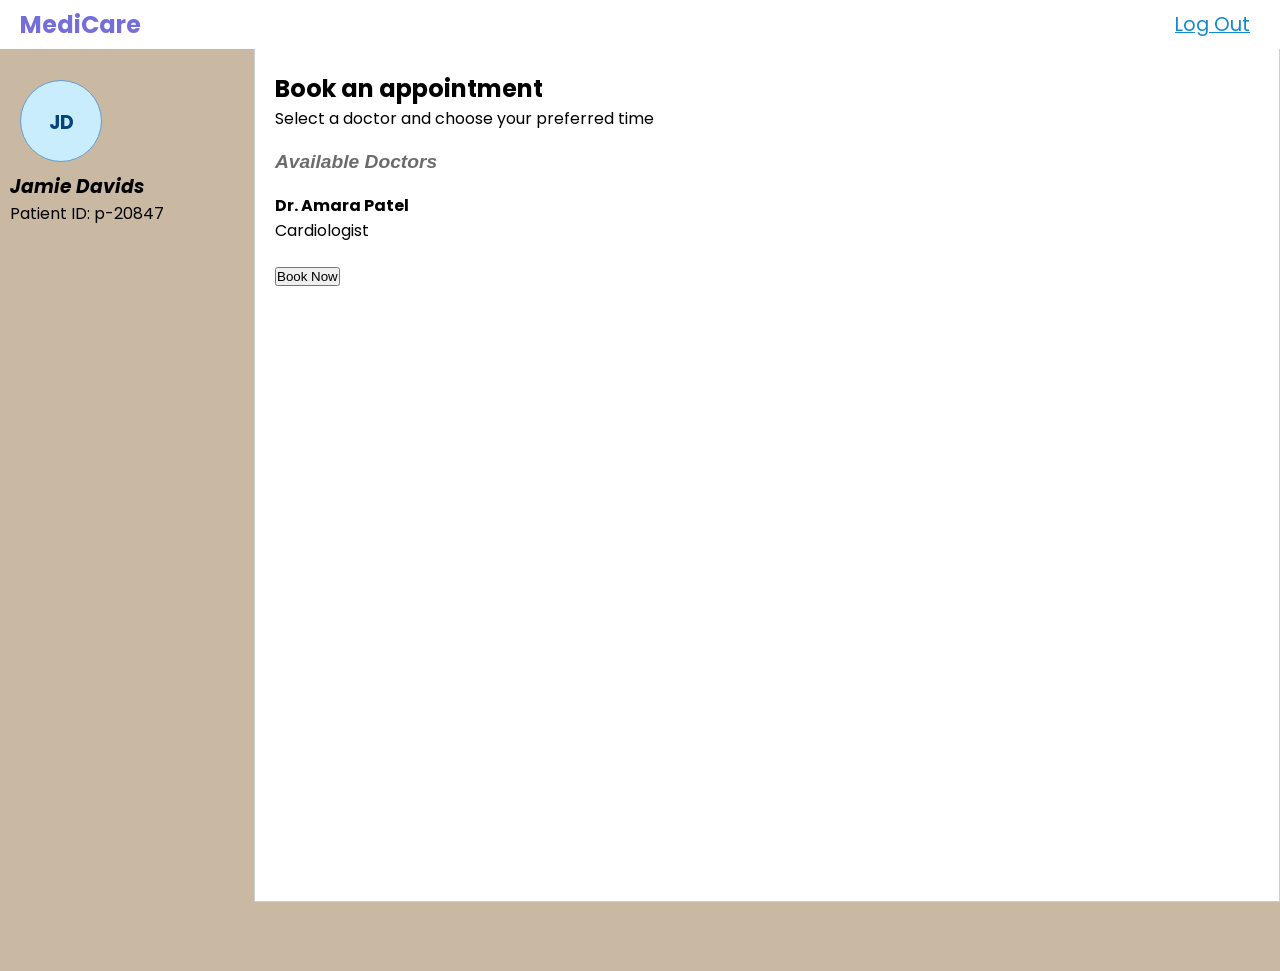
==== view/dashboardAdmin.html @ 84e5e38c "shaddycode commit and push 1" ====
<!DOCTYPE html>
<html lang="en">
<head>
    <meta charset="UTF-8">
    <meta name="viewport" content="width=device-width, initial-scale=1.0">
    <link rel="stylesheet" href="../css/style.css">
    <link rel="stylesheet" href="../css/dashboard.css">
    <title>MediCare | Admin Dashboard</title>
</head>
<body>
    
    <div class="main-container">
        <div class="header">
            <h1>MediCare</h1>

            <ul class="link-lists">
                <li class="links active"><a href="index.html">Log Out</a></li>
            </ul>
        </div>

        <div class="dashboard">
            <div class="dashboard-container">
                <div class="side-panel">
                <div class="avatar-sec">
                    <div class="avatar-icon">
                        <div class="avatar-icon-img">
                           <p>JD</p> 
                        </div>
                        
                    </div>
                    <div class="avatar-name">
                        <h3>Jamie Davids</h3>
                    </div>
                    <div class="avatar-id">
                        <p>Patient ID: p-20847</p>
                    </div>
                </div>
                </div>

                <div class="contents">
                    <div class="contents-container">
                            <h2>Book an appointment</h2>
                            <p>Select a doctor and choose your preferred time</p>
                        <div class="apt-container">
                            <h3>Available Doctors</h3>
                            <div class="apt">
                                <div class="apt-card">
                                    <h4>Dr. Amara Patel</h4>
                                    <p>Cardiologist</p>
                                    <button class="book-btn">Book Now</button>
                                </div>
                            </div>
                        </div>
                    </div>
                </div>
                
            </div>
        </div>

    </div>
</body>
</html>
---- css/style.css ----
@import url(https://fonts.googleapis.com/css?family=Roboto:300,400);
@import url(https://maxcdn.bootstrapcdn.com/font-awesome/4.4.0/css/font-awesome.min.css);
@import url('https://fonts.googleapis.com/css2?family=Poppins:ital,wght@0,100;0,200;0,300;0,400;0,500;0,600;0,700;0,800;0,900;1,100;1,200;1,300;1,400;1,500;1,600;1,700;1,800;1,900&display=swap');
html {
    margin: 0;
    padding: 0;
    font-family: 'Poppins', sans-serif;
}

body {
    margin: 0;
    padding: 0;
    font-size: 1.0rem;
    background: #159ba7;
    background-image: linear-gradient(250deg, #2cb4e5 0%, #128ad0 50%, #1b5793 100%);
}

.header {
    width: 100%;
    background-color: #fff;
    display: flex;
    align-items: center;
    justify-content: space-between;
    top: 0;
    position: relative;
    position: fixed;
    z-index: 100;
}


h1 {
    color: #756dd9;
    font-size: 1.5rem;
    margin-left: 20px;
}

.hero {
    padding: 120px 0 50px;
    color: #fff;
    width: 100%;
    height: 85vh;
    display: flex;
    flex-direction: row;
    align-items: center;
    left: 0;
    position: relative;
    overflow: hidden;
}

.hero-header {
    display: flex;
    flex-direction: column;
    gap: 5px;
    margin: 0 200px;
    width: 40%;
    justify-content: space-around;
    
}

strong {
    color: #8fd85b;
    font-style: italic;
}

span {
    color: #8fd85b;
    font-weight: 700;
}

b {
    color: #8fd85b;
    text-transform: uppercase;
    text-shadow: 1px 1px 2px rgba(0, 0, 0, 0.2);
}


.hero-header h2 {
    font-size: 3.2rem;
}

.hero-header p {
    font-size: 1.2rem;
}



.image {
    width: 100%;
    height: auto;
    display: flex;
    right: 0;
    margin-right: 140px;
    position: absolute;
    justify-content: flex-end;
}

.hero-image {
    width: 520px;
    height: auto;
}

.link-lists {
    display: flex;
    gap: 1rem;
    justify-content: space-around;
    text-align: center;
    margin: 0 20px 0;
}

.link-lists a {
    text-decoration: underline 0 rgba(255, 255, 255, 0);
    transition: text-decoration-color 300ms;
    color: #756dd9;
    padding: 0 10px;
    font-size: 1.2rem;
}


.active a {
    color: #128ad0;
    text-decoration: underline;
}
ul {
    padding: 0;
}

ul li {
    padding: 10px 0;
}

.links {
    list-style-type: none;
}



section {
    padding: 50px 20px;
    background-color: #fff;
}

.cta {
    position: relative;
    display: flex;
    flex-direction: row;
    width: 100%;
    height: auto;
}

.cta-grid {
    display: grid;
    grid-template-columns: repeat(6, 1fr);
    gap : 20px;
    width: 100%;
}

figure.snip1390 {
  font-family: 'Roboto', Arial, sans-serif;
  position: relative;
  overflow: hidden;
  margin: 10px;
  min-width: 230px;
  max-width: 315px;
  width: 100%;
  color: #000000;
  text-align: center;
  font-size: 16px;
  background-color: #ffffff;
  padding: 30px;
  background-image: linear-gradient(-25deg, rgba(0, 0, 0, 0.2) 0%, rgba(255, 255, 255, 0.1) 100%);
  -webkit-box-sizing: border-box;
  box-sizing: border-box;
  transition: all 0.35s ease;
}
figure.snip1390 *,
figure.snip1390 *:before,
figure.snip1390 *:after {
  -webkit-box-sizing: border-box;
  box-sizing: border-box;
  -webkit-transition: all 0.35s ease;
  transition: all 0.35s ease;
}
figure.snip1390 figcaption {
  width: 100%;
}
figure.snip1390 h2,
figure.snip1390 h4,
figure.snip1390 blockquote {
  margin: 0;
}
figure.snip1390 h2,
figure.snip1390 h4 {
  font-weight: 300;
}
figure.snip1390 h2 {
  color: #124e83;
}
figure.snip1390 h4 {
  color: #42b4e9;
}
figure.snip1390 blockquote {
  font-size: 1em;
  padding: 45px 20px 40px 50px;
  margin-top: 30px;
  background-color: #ffffff;
  border-radius: 5px;
  box-shadow: inset -1.4px -1.4px 2px rgba(0, 0, 0, 0.3);
  text-align: left;
  position: relative;
}
figure.snip1390 blockquote:before {
  font-family: 'FontAwesome';
  content: "\201C";
  position: absolute;
  font-size: 70px;
  opacity: 0.25;
  font-style: normal;
  top: 0px;
  left: 20px;
}
figure.snip1390 .profile {
  width: 100px;
  border-radius: 50%;
  display: inline-block;
  box-shadow: 3px 3px 20px rgba(0, 0, 0, 0.4);
  margin-bottom: 10px;
  border: solid 5px #A6A57A;
}

figure.snip1390.hover {
    transform: translateY(-8px);
}



.btn-started {
    border: none;
    text-decoration: none;
    cursor: pointer;
    border-radius: 15px;
    padding: 10px 10px;
    background-color: #9775dd;
    color: #fff;
    box-shadow: 0px 2px 6px -1px rgba(0, 0, 0, 0.13);
    width: 100px;
    transform: all 0.3s linear;
    outline: 0;
}

.btn {
    margin: 20px 20px 50px 20px;
}


.features {
    display: flex;
    flex-direction: column;
    gap: 20px;
    height: auto;
}

.features h2 {
    color: #124e83;
    font-size: 2.5rem;
    text-align: center;
    border: #5594d3 solid 2px;
    width: fit-content;
    margin: 0 auto;
    padding: 10px 20px;
}

.features ul {
    list-style-type: none;
    padding: 0;
}

.features ul li {
    background-color: #f0f0f0;
    padding: 20px;
    border-radius: 10px;
    box-shadow: 0px 2px 6px -1px rgba(0, 0, 0, 0.1);
    gap: 10px;
}

.features ul li p {
    margin: 0;
    color: #333;
    font-size: 1rem;
}


.features-category {
    margin: 15px 0;
}

.features ul li strong {
    color: #8fd85b;
    font-size: 1.2rem;
}

.features ul li strong::after {
    content: '';
    display: block;
    width: 50px;
    height: 2px;
    background-color: #8fd85b;
    margin-top: 5px;
}

.features ul li:hover {
    background-color: #e0e0e0;
    transform: translateY(-3px);
    box-shadow: 0px 4px 12px -1px rgba(0, 0, 0, 0.15);
}

.features ul li:hover strong::after {
    background-color: #8fd85b;
    width: 200px;
    transition: width 0.3s ease;
}

.container{
  max-width: 1170px;
  margin:auto;
}
.row{
  display: flex;
  flex-wrap: wrap;
}
ul{
  list-style: none;
}
.footer{
  background-color: #24262b;
  padding: 70px 0;
}
.footer-col{
   width: 25%;
   padding: 0 15px;
}
.footer-col h4{
  font-size: 18px;
  color: #ffffff;
  text-transform: capitalize;
  margin-bottom: 35px;
  font-weight: 500;
  position: relative;
}
.footer-col h4::before{
  content: '';
  position: absolute;
  left:0;
  bottom: -10px;
  background-color: #e91e63;
  height: 2px;
  box-sizing: border-box;
  width: 50px;
}
.footer-col ul li:not(:last-child){
  margin-bottom: 10px;
}
.footer-col ul li a{
  font-size: 16px;
  text-transform: capitalize;
  color: #ffffff;
  text-decoration: none;
  font-weight: 300;
  color: #bbbbbb;
  display: block;
  transition: all 0.3s ease;
}
.footer-col ul li a:hover{
  color: #ffffff;
  padding-left: 8px;
}
.footer-col .social-links a{
  display: inline-block;
  height: 40px;
  width: 40px;
  background-color: rgba(255,255,255,0.2);
  margin:0 10px 10px 0;
  text-align: center;
  line-height: 40px;
  border-radius: 50%;
  color: #ffffff;
  transition: all 0.5s ease;
}
.footer-col .social-links a:hover{
  color: #24262b;
  background-color: #ffffff;
}




/*
 Hover Effects for all elements
*/
.btn-started:hover {
    box-shadow: 0 2px 6px -1px rgba(182, 157, 230, 0.65);
    transform: translateY(-3px);
}

.btn-started:hover:active {
    transform: scale(0.99);
}



.link-lists a:hover {
    text-decoration-color: #c685e4;
    transition: text-decoration-color all 300ms ease;
}



/*responsive*/
@media(max-width: 767px){
  .footer-col{
    width: 50%;
    margin-bottom: 30px;
}
}
@media(max-width: 574px){
  .footer-col{
    width: 100%;
}
}
---- css/dashboard.css ----
@import url('https://fonts.googleapis.com/css2?family=Poppins:ital,wght@0,100;0,200;0,300;0,400;0,500;0,600;0,700;0,800;0,900;1,100;1,200;1,300;1,400;1,500;1,600;1,700;1,800;1,900&display=swap');

* {
    padding: 0;
    margin: 0;
}

body {
    font-size: 1rem;
    font-family: 'Poppins', sans-serif;
    background-color: rgb(201, 185, 162);
}

.main-container {
    display: flex;
    flex-direction: column;
    height: auto;
    background-color: aliceblue;
    position: relative;
}

.dashboard {
    display: block;
    flex-direction: row;
    left: 0;  
    bottom: 0;
}

.dashboard-container {
    display: flex;
    flex-direction: row;
    width: 100%;
    left: 0;
    top: 0;
    height: 100vh;
    background-color: rgb(201, 185, 162);
    position: absolute;
}

.side-panel {
    display: block;
    width: 20%;
    height: 100%;
    margin-top: 70px;
}

.avatar-sec {
    display: column;
    align-items: center;
    justify-content: center;
    margin-left: 10px;
}

.avatar-icon {
    margin: 10px 10px 0 10px;
    display: flex;
    width: 80px;
    height: 80px;
    border: 1px solid rgb(99, 155, 208);
    border-radius: 50%;
    background-color: rgb(201, 237, 252);
}

.avatar-icon-img {
    font-size: 1.2rem;
    font-weight: bold;
    width: 100%;
    height: 100%;
    margin-left: 10px;
    border-radius: 80px;
    margin-top: 27px;
    margin-right: 10px;
    text-align: center;
    color: rgb(5, 67, 125);
}

.avatar-name {
    display: flex;
    font-style: italic;
    font-weight: normal;
    font-size: 1rem;
    margin-top: 10px;
}

.avatar-id {
    margin-bottom: 30px;
}

.contents {
    display: block;
    width: 80%;
    height: 100%;
    background-color: rgb(255, 255, 255);
    border: 1.8px solid rgb(206, 206, 206);
    position: absolute;
    top: 0;
    right: 0;
    bottom: 0;
}

.contents-container {
    display: block;
    width: 80%;
    height: 100vh;
    margin-top: 70px;
    margin-left: 20px;
    margin-bottom: 10px;
    right: 0;
}

.contents-container p {
    font-family: 'Poppins', sans-serif;
    font-size: 1rem;
    margin-bottom: 20px;
}

.apt-container  h3 {
    font-family: 'Segoe UI', sans-serif;
    font-size: 1.2rem;
    font-style: italic;
    margin-bottom: 20px;
    color: rgb(109, 107, 107);
}

.apt {
    display: grid;
    grid-template-columns: repeat(3, 1fr);
}
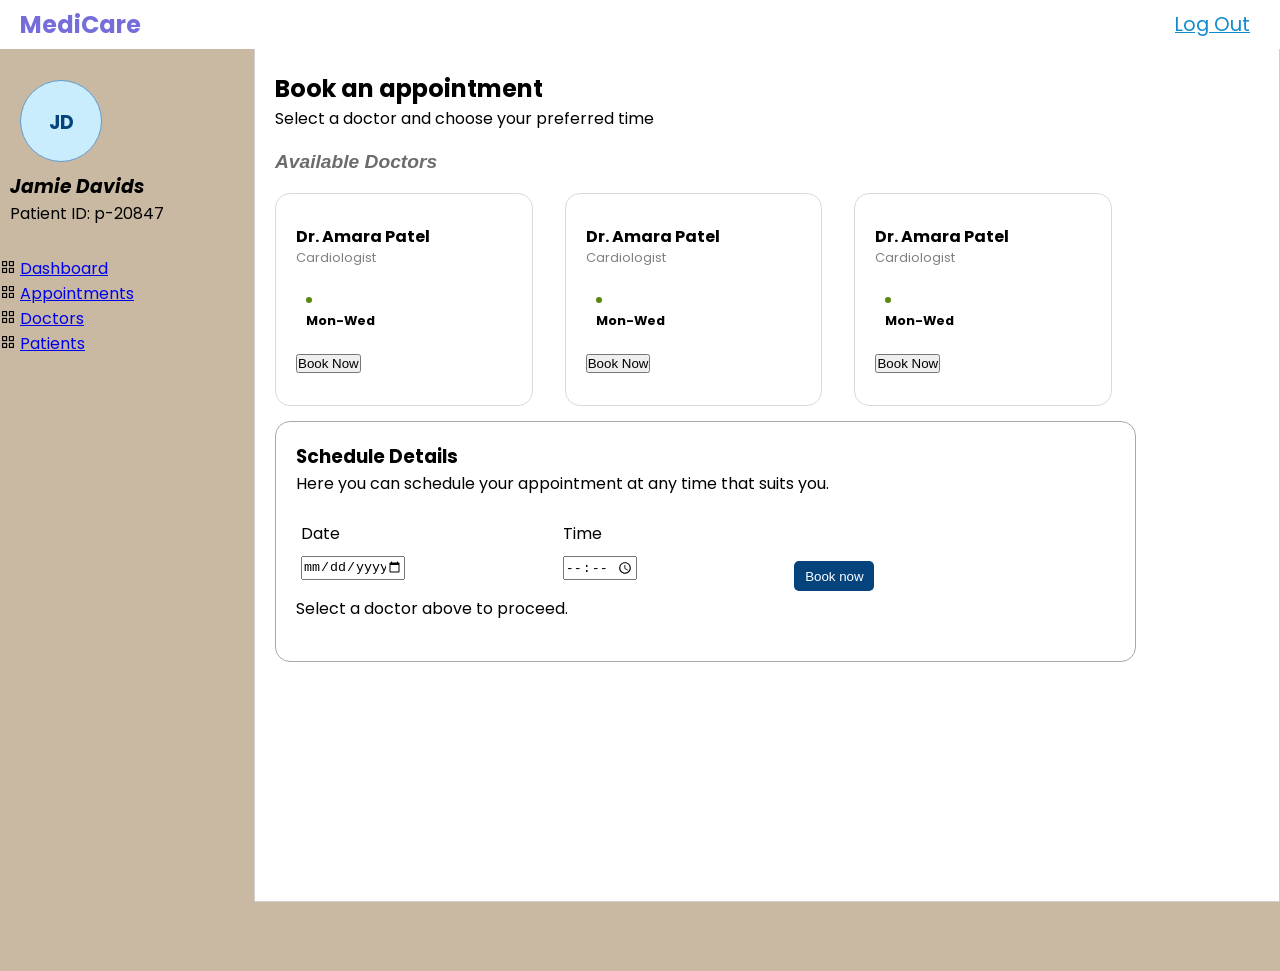
==== commit 61289aa9: "dashboard UI fix" ====
--- a/view/dashboardAdmin.html
+++ b/view/dashboardAdmin.html
@@ -5,6 +5,7 @@
     <meta name="viewport" content="width=device-width, initial-scale=1.0">
     <link rel="stylesheet" href="../css/style.css">
     <link rel="stylesheet" href="../css/dashboard.css">
+    <link href='https://unpkg.com/boxicons@2.1.4/css/boxicons.min.css' rel='stylesheet'>
     <title>MediCare | Admin Dashboard</title>
 </head>
 <body>
@@ -14,7 +15,7 @@
             <h1>MediCare</h1>
 
             <ul class="link-lists">
-                <li class="links active"><a href="index.html">Log Out</a></li>
+                <li class="links active"><a href="/php/logout.php">Log Out</a></li>
             </ul>
         </div>
 
@@ -35,6 +36,28 @@
                         <p>Patient ID: p-20847</p>
                     </div>
                 </div>
+
+
+                <div class="side-links">
+                    <div class="side-link">
+                        <i class='bx bx-grid-alt'></i>
+                        <a href="dashboardAdmin.html">Dashboard</a>
+                    </div>
+
+                    <div class="side-link">
+                        <i class='bx bx-grid-alt'></i>
+                        <a href="dashboardAdmin.html">Appointments</a>
+                    </div>
+
+                    <div class="side-link">
+                        <i class='bx bx-grid-alt'></i>
+                        <a href="dashboardAdmin.html">Doctors</a>
+                    </div>
+
+                    <div class="side-link">
+                        <i class='bx bx-grid-alt'></i>
+                        <a href="dashboardAdmin.html">Patients</a>
+                </div>
                 </div>
 
                 <div class="contents">
@@ -44,12 +67,66 @@
                         <div class="apt-container">
                             <h3>Available Doctors</h3>
                             <div class="apt">
+                                <!-- Doctor Card 1 -->
                                 <div class="apt-card">
                                     <h4>Dr. Amara Patel</h4>
                                     <p>Cardiologist</p>
+                                    <div class="visit-time">
+                                        <li><p class="visit-days">Mon-Wed</p></li>
+                                    </div>
                                     <button class="book-btn">Book Now</button>
                                 </div>
+
+                                <!-- Doctor Card 2 -->
+                                 <div class="apt-card">
+                                    <h4>Dr. Amara Patel</h4>
+                                    <p>Cardiologist</p>
+                                    <div class="visit-time">
+                                        <li><p class="visit-days">Mon-Wed</p></li>
+                                    </div>
+                                    <button class="book-btn">Book Now</button>
+                                </div>
+
+                                    <!-- Doctor Card 3 -->
+                                    <div class="apt-card">
+                                        <h4>Dr. Amara Patel</h4>
+                                        <p>Cardiologist</p>
+                                        <div class="visit-time">
+                                            <li><p class="visit-days">Mon-Wed</p></li>
+                                        </div>
+                                        <button class="book-btn">Book Now</button>
+                                    </div>
+                                </div>
                             </div>
+                            <!-- End of Appointment Container-->
+
+
+
+                            <!-- Begining of Schedule Details-->
+                            <div class="schedule-details">
+                                <h3>Schedule Details</h3>
+                                <p>Here you can schedule your appointment at any time that suits you.</p>
+
+                                <div class="fields">
+                                    <div class="fields-container">
+                                        <Label for="date">Date</Label>
+                                        <input type="date" id="date">
+                                    </div>
+
+                                    <div class="fields-container">
+                                        <Label for="time">Time</Label>
+                                        <input type="time" id="time">
+                                    </div>
+
+                                    <div class="fields-container">
+                                        <button class="book-btn">Book now</button>
+                                    </div>
+                                </div>
+                                <p>Select a doctor above to proceed.</p>
+                            </div>
+                            <!-- End of Schedule Details -->
+
+
                         </div>
                     </div>
                 </div>
--- a/css/dashboard.css
+++ b/css/dashboard.css
@@ -125,4 +125,81 @@
 .apt {
     display: grid;
     grid-template-columns: repeat(3, 1fr);
-}
+    gap: 50px;
+    margin: 15px 0;
+}
+
+.apt-card {
+    display: block;
+    width: 90%;
+    height: auto;
+    padding: 30px 20px;
+    border: 1px solid #d9d9d9;
+    border-radius: 15px;
+
+}
+
+.apt-card p {
+    font-size: 0.8rem;
+    color: grey;
+}
+
+.apt-card li {
+    color: rgb(87, 137, 11);
+    margin: 15px 10px;
+}
+
+.apt-card .visit-days {
+    color: black;
+    font-weight: bold;
+}
+
+.schedule-details {
+    display: block;
+    width: 100%;
+    height: auto;
+    padding: 20px;
+    border: 1px solid #aba8a4;
+    border-radius: 15px;
+}
+
+.fields {
+    padding: 5px;
+    display: flex;
+    flex-direction: row; 
+    width: 70%;
+    height: auto; 
+    justify-content: space-between;
+}
+
+.fields-container {
+    display: flex;
+    flex-direction: column;
+    gap: 10px;
+}
+
+.fields input#date {
+    width: 100px;
+    height: 20px;
+}
+
+
+.fields input#time {
+    width: 70px;
+    height: 20px;
+    margin-bottom: 5px;
+}
+
+.fields-container button.book-btn {
+    width: 80px;
+    height: 30px;
+    background-color: rgb(5, 67, 125);
+    color: white;
+    border: none;
+    border-radius: 5px;
+    cursor: pointer;
+    margin-top: 40px;
+}
+
+
+
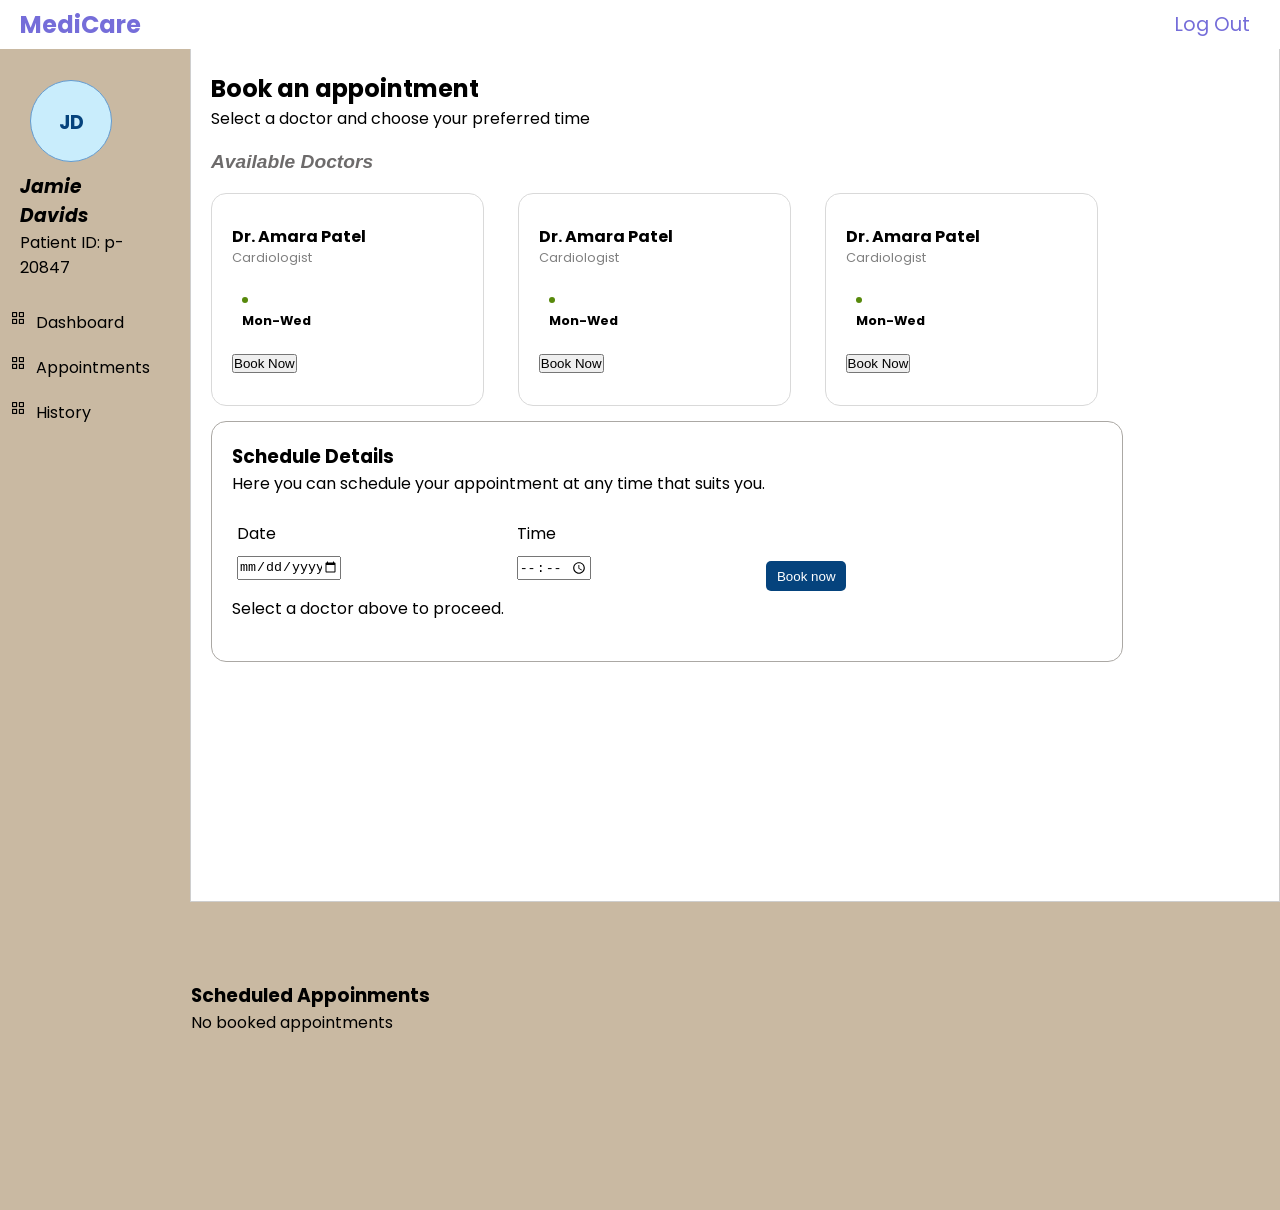
==== commit a3f2bfe6: "shaddycode changes to project 14/05/2026 - windows" ====
--- a/view/dashboardAdmin.html
+++ b/view/dashboardAdmin.html
@@ -15,7 +15,7 @@
             <h1>MediCare</h1>
 
             <ul class="link-lists">
-                <li class="links active"><a href="/php/logout.php">Log Out</a></li>
+                <li class="links"><a href="/php/logout.php">Log Out</a></li>
             </ul>
         </div>
 
@@ -47,17 +47,17 @@
                     <div class="side-link">
                         <i class='bx bx-grid-alt'></i>
                         <a href="dashboardAdmin.html">Appointments</a>
+                            <div class="counter">
+                                <span class="appt-count">0</span>
+                            </div>
                     </div>
 
                     <div class="side-link">
                         <i class='bx bx-grid-alt'></i>
-                        <a href="dashboardAdmin.html">Doctors</a>
+                        <a href="dashboardAdmin.html">History</a>
                     </div>
 
-                    <div class="side-link">
-                        <i class='bx bx-grid-alt'></i>
-                        <a href="dashboardAdmin.html">Patients</a>
-                </div>
+                    
                 </div>
 
                 <div class="contents">
@@ -128,7 +128,16 @@
 
 
                         </div>
+
+                        <div class="Appointments">
+                            <h3>Scheduled Appoinments</h3>
+
+                            <div class="Scheduled-appointments">
+                                <p>No booked appointments</p>
+                            </div>
+                        </div>
                     </div>
+
                 </div>
                 
             </div>
--- a/css/style.css
+++ b/css/style.css
@@ -108,7 +108,7 @@
 }
 
 .link-lists a {
-    text-decoration: underline 0 rgba(255, 255, 255, 0);
+    text-decoration: none;
     transition: text-decoration-color 300ms;
     color: #756dd9;
     padding: 0 10px;
--- a/css/dashboard.css
+++ b/css/dashboard.css
@@ -32,6 +32,7 @@
     width: 100%;
     left: 0;
     top: 0;
+    bottom: 0;
     height: 100vh;
     background-color: rgb(201, 185, 162);
     position: absolute;
@@ -39,9 +40,10 @@
 
 .side-panel {
     display: block;
-    width: 20%;
+    width: 10%;
     height: 100%;
     margin-top: 70px;
+    margin-left: 10px;
 }
 
 .avatar-sec {
@@ -88,8 +90,8 @@
 
 .contents {
     display: block;
-    width: 80%;
-    height: 100%;
+    width: 85%;
+    height: 100vh;
     background-color: rgb(255, 255, 255);
     border: 1.8px solid rgb(206, 206, 206);
     position: absolute;
@@ -101,7 +103,7 @@
 .contents-container {
     display: block;
     width: 80%;
-    height: 100vh;
+    height: 100%;
     margin-top: 70px;
     margin-left: 20px;
     margin-bottom: 10px;
@@ -201,5 +203,34 @@
     margin-top: 40px;
 }
 
-
-
+.side-links {
+    display: flex;
+    flex-direction: column;
+    gap: 20px;
+    width: 100%;
+    height: 100vh;
+}
+
+.side-link {
+    display: flex;
+    height: auto;
+    width: 100%;
+    gap: 10px;
+}
+
+.side-link a {
+    text-decoration: none;
+    color: black;
+}
+
+.counter {
+    width: 50px;
+    height: 20px;
+    border-radius: 15px;
+    background-color: rgb(48, 120, 144);
+    margin-left: 50%;
+}
+.side-link .appt-count {
+    color: #fff;
+    font-weight: normal;
+}
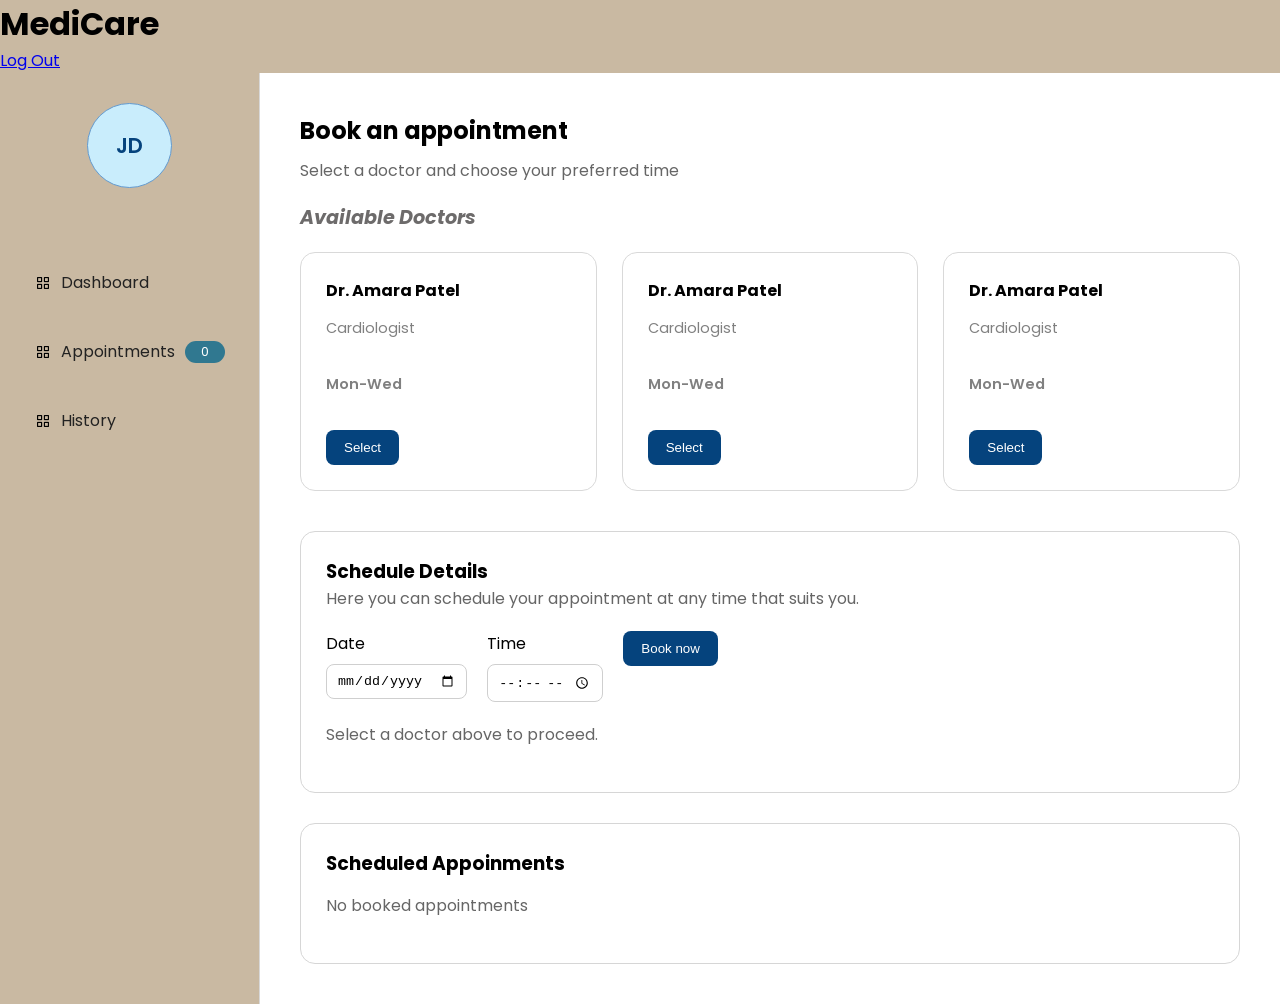
==== commit 96269a20: "push Updated UI fixes and api added" ====
--- a/view/dashboardAdmin.html
+++ b/view/dashboardAdmin.html
@@ -3,7 +3,6 @@
 <head>
     <meta charset="UTF-8">
     <meta name="viewport" content="width=device-width, initial-scale=1.0">
-    <link rel="stylesheet" href="../css/style.css">
     <link rel="stylesheet" href="../css/dashboard.css">
     <link href='https://unpkg.com/boxicons@2.1.4/css/boxicons.min.css' rel='stylesheet'>
     <title>MediCare | Admin Dashboard</title>
@@ -15,7 +14,7 @@
             <h1>MediCare</h1>
 
             <ul class="link-lists">
-                <li class="links"><a href="/php/logout.php">Log Out</a></li>
+                <a class="links" id="logoutbtn" href="../php/logout.php">Log Out</a>
             </ul>
         </div>
 
@@ -30,10 +29,10 @@
                         
                     </div>
                     <div class="avatar-name">
-                        <h3>Jamie Davids</h3>
+                        <h3 id="user_name"></h3>
                     </div>
                     <div class="avatar-id">
-                        <p>Patient ID: p-20847</p>
+                        <p id="patient_id"></p>
                     </div>
                 </div>
 
@@ -55,11 +54,12 @@
                     <div class="side-link">
                         <i class='bx bx-grid-alt'></i>
                         <a href="dashboardAdmin.html">History</a>
-                    </div>
-
-                    
+                    </div> 
+                </div>
                 </div>
 
+
+                <!--- Contents Panel-->
                 <div class="contents">
                     <div class="contents-container">
                             <h2>Book an appointment</h2>
@@ -72,9 +72,9 @@
                                     <h4>Dr. Amara Patel</h4>
                                     <p>Cardiologist</p>
                                     <div class="visit-time">
-                                        <li><p class="visit-days">Mon-Wed</p></li>
+                                        <p class="visit-days">Mon-Wed</p>
                                     </div>
-                                    <button class="book-btn">Book Now</button>
+                                    <button class="book-btn">Select</button>
                                 </div>
 
                                 <!-- Doctor Card 2 -->
@@ -82,9 +82,9 @@
                                     <h4>Dr. Amara Patel</h4>
                                     <p>Cardiologist</p>
                                     <div class="visit-time">
-                                        <li><p class="visit-days">Mon-Wed</p></li>
+                                        <p class="visit-days">Mon-Wed</p>
                                     </div>
-                                    <button class="book-btn">Book Now</button>
+                                    <button class="book-btn">Select</button>
                                 </div>
 
                                     <!-- Doctor Card 3 -->
@@ -92,9 +92,9 @@
                                         <h4>Dr. Amara Patel</h4>
                                         <p>Cardiologist</p>
                                         <div class="visit-time">
-                                            <li><p class="visit-days">Mon-Wed</p></li>
+                                            <p class="visit-days">Mon-Wed</p>
                                         </div>
-                                        <button class="book-btn">Book Now</button>
+                                        <button class="book-btn">Select</button>
                                     </div>
                                 </div>
                             </div>
@@ -109,12 +109,12 @@
 
                                 <div class="fields">
                                     <div class="fields-container">
-                                        <Label for="date">Date</Label>
+                                        <label for="date">Date</label>
                                         <input type="date" id="date">
                                     </div>
 
                                     <div class="fields-container">
-                                        <Label for="time">Time</Label>
+                                        <label for="time">Time</label>
                                         <input type="time" id="time">
                                     </div>
 
@@ -126,23 +126,24 @@
                             </div>
                             <!-- End of Schedule Details -->
 
+                            <div class="appointments">
+                                <h3>Scheduled Appoinments</h3>
 
-                        </div>
-
-                        <div class="Appointments">
-                            <h3>Scheduled Appoinments</h3>
-
-                            <div class="Scheduled-appointments">
+                            <div class="scheduled-appointments">
                                 <p>No booked appointments</p>
                             </div>
                         </div>
+                        </div>
+
+                        
                     </div>
 
-                </div>
                 
             </div>
         </div>
 
     </div>
+
+    <script src="../js/script.js"></script>
 </body>
 </html>
--- a/css/dashboard.css
+++ b/css/dashboard.css
@@ -1,123 +1,151 @@
-@import url('https://fonts.googleapis.com/css2?family=Poppins:ital,wght@0,100;0,200;0,300;0,400;0,500;0,600;0,700;0,800;0,900;1,100;1,200;1,300;1,400;1,500;1,600;1,700;1,800;1,900&display=swap');
+@import url('https://fonts.googleapis.com/css2?family=Poppins:wght@300;400;500;600;700&display=swap');
 
 * {
     padding: 0;
     margin: 0;
-}
-
+    box-sizing: border-box;
+}
+
+html,
 body {
+    min-height: 100%;
     font-size: 1rem;
     font-family: 'Poppins', sans-serif;
     background-color: rgb(201, 185, 162);
 }
 
+/* Main Layout */
+
 .main-container {
-    display: flex;
-    flex-direction: column;
-    height: auto;
-    background-color: aliceblue;
-    position: relative;
-}
-
-.dashboard {
-    display: block;
-    flex-direction: row;
-    left: 0;  
-    bottom: 0;
+    min-height: 100vh;
 }
 
 .dashboard-container {
     display: flex;
-    flex-direction: row;
-    width: 100%;
-    left: 0;
-    top: 0;
-    bottom: 0;
-    height: 100vh;
+    width: 100%;
+    min-height: 100vh;
+    background-color: #fff;
+}
+
+/* Sidebar */
+
+.side-panel {
+    width: 260px;
+    min-height: 100vh;
     background-color: rgb(201, 185, 162);
-    position: absolute;
-}
-
-.side-panel {
-    display: block;
-    width: 10%;
-    height: 100%;
-    margin-top: 70px;
-    margin-left: 10px;
-}
+    padding: 30px 20px;
+    border-right: 1px solid #d8d8d8;
+}
+
+/* Avatar */
 
 .avatar-sec {
-    display: column;
+    display: flex;
+    flex-direction: column;
+    align-items: center;
+    margin-bottom: 50px;
+}
+
+.avatar-icon {
+    display: flex;
     align-items: center;
     justify-content: center;
-    margin-left: 10px;
-}
-
-.avatar-icon {
-    margin: 10px 10px 0 10px;
-    display: flex;
-    width: 80px;
-    height: 80px;
-    border: 1px solid rgb(99, 155, 208);
+    width: 85px;
+    height: 85px;
     border-radius: 50%;
     background-color: rgb(201, 237, 252);
+    border: 1px solid rgb(99, 155, 208);
 }
 
 .avatar-icon-img {
-    font-size: 1.2rem;
-    font-weight: bold;
-    width: 100%;
-    height: 100%;
-    margin-left: 10px;
-    border-radius: 80px;
-    margin-top: 27px;
-    margin-right: 10px;
+    font-size: 1.3rem;
+    font-weight: 600;
+    color: rgb(5, 67, 125);
+}
+
+.avatar-name {
+    margin-top: 15px;
     text-align: center;
-    color: rgb(5, 67, 125);
-}
-
-.avatar-name {
-    display: flex;
-    font-style: italic;
-    font-weight: normal;
-    font-size: 1rem;
-    margin-top: 10px;
 }
 
 .avatar-id {
-    margin-bottom: 30px;
-}
+    margin-top: 5px;
+    color: grey;
+    font-size: 0.9rem;
+}
+
+/* Side Navigation */
+
+.side-links {
+    display: flex;
+    flex-direction: column;
+    gap: 20px;
+}
+
+.side-link {
+    display: flex;
+    align-items: center;
+    justify-content: space-between;
+    gap: 10px;
+    padding: 12px 15px;
+    border-radius: 10px;
+    transition: 0.3s ease;
+    cursor: pointer;
+}
+
+.side-link:hover {
+    background-color: rgba(5, 67, 125, 0.08);
+}
+
+.side-link a {
+    text-decoration: none;
+    color: #222;
+    width: 100%;
+}
+
+.counter {
+    display: flex;
+    align-items: center;
+    justify-content: center;
+    min-width: 40px;
+    height: 22px;
+    border-radius: 20px;
+    background-color: rgb(48, 120, 144);
+}
+
+.appt-count {
+    color: white;
+    font-size: 0.8rem;
+}
+
+/* Content Area */
 
 .contents {
-    display: block;
-    width: 85%;
-    height: 100vh;
-    background-color: rgb(255, 255, 255);
-    border: 1.8px solid rgb(206, 206, 206);
-    position: absolute;
-    top: 0;
-    right: 0;
-    bottom: 0;
-}
+    flex: 1;
+    min-height: 100vh;
+    background-color: white;
+    padding: 40px;
+}
+
+/* Content Container */
 
 .contents-container {
-    display: block;
-    width: 80%;
-    height: 100%;
-    margin-top: 70px;
-    margin-left: 20px;
+    width: 100%;
+    max-width: 1200px;
+}
+
+.contents-container h2 {
     margin-bottom: 10px;
-    right: 0;
 }
 
 .contents-container p {
-    font-family: 'Poppins', sans-serif;
-    font-size: 1rem;
     margin-bottom: 20px;
-}
-
-.apt-container  h3 {
-    font-family: 'Segoe UI', sans-serif;
+    color: #666;
+}
+
+/* Doctor Section */
+
+.apt-container h3 {
     font-size: 1.2rem;
     font-style: italic;
     margin-bottom: 20px;
@@ -127,110 +155,127 @@
 .apt {
     display: grid;
     grid-template-columns: repeat(3, 1fr);
-    gap: 50px;
-    margin: 15px 0;
-}
+    gap: 25px;
+    margin-bottom: 40px;
+}
+
+/* Cards */
 
 .apt-card {
-    display: block;
-    width: 90%;
-    height: auto;
-    padding: 30px 20px;
+    display: flex;
+    flex-direction: column;
+    gap: 15px;
+    padding: 25px;
     border: 1px solid #d9d9d9;
     border-radius: 15px;
-
+    transition: 0.3s ease;
+}
+
+.apt-card:hover {
+    transform: translateY(-3px);
+    box-shadow: 0 5px 20px rgba(0,0,0,0.06);
 }
 
 .apt-card p {
-    font-size: 0.8rem;
+    font-size: 0.9rem;
     color: grey;
 }
 
-.apt-card li {
+.visit-days {
     color: rgb(87, 137, 11);
-    margin: 15px 10px;
-}
-
-.apt-card .visit-days {
-    color: black;
-    font-weight: bold;
-}
-
-.schedule-details {
-    display: block;
-    width: 100%;
-    height: auto;
-    padding: 20px;
-    border: 1px solid #aba8a4;
-    border-radius: 15px;
-}
-
-.fields {
-    padding: 5px;
-    display: flex;
-    flex-direction: row; 
-    width: 70%;
-    height: auto; 
-    justify-content: space-between;
-}
-
-.fields-container {
-    display: flex;
-    flex-direction: column;
-    gap: 10px;
-}
-
-.fields input#date {
-    width: 100px;
-    height: 20px;
-}
-
-
-.fields input#time {
-    width: 70px;
-    height: 20px;
-    margin-bottom: 5px;
-}
-
-.fields-container button.book-btn {
-    width: 80px;
-    height: 30px;
+    font-weight: 600;
+}
+
+.book-btn {
+    width: fit-content;
+    padding: 10px 18px;
     background-color: rgb(5, 67, 125);
     color: white;
     border: none;
-    border-radius: 5px;
+    border-radius: 8px;
     cursor: pointer;
-    margin-top: 40px;
-}
-
-.side-links {
-    display: flex;
-    flex-direction: column;
+    transition: 0.3s ease;
+}
+
+.book-btn:hover {
+    opacity: 0.9;
+}
+
+/* Schedule Section */
+
+.schedule-details {
+    width: 100%;
+    padding: 25px;
+    border: 1px solid #d6d6d6;
+    border-radius: 15px;
+    margin-bottom: 30px;
+}
+
+.fields {
+    display: flex;
+    flex-wrap: wrap;
     gap: 20px;
-    width: 100%;
-    height: 100vh;
-}
-
-.side-link {
-    display: flex;
-    height: auto;
-    width: 100%;
-    gap: 10px;
-}
-
-.side-link a {
-    text-decoration: none;
-    color: black;
-}
-
-.counter {
-    width: 50px;
-    height: 20px;
+    margin: 20px 0;
+}
+
+.fields-container {
+    display: flex;
+    flex-direction: column;
+    gap: 8px;
+}
+
+.fields input {
+    padding: 8px 10px;
+    border: 1px solid #cfcfcf;
+    border-radius: 8px;
+}
+
+/* Appointments */
+
+.appointments {
+    width: 100%;
+    padding: 25px;
+    border: 1px solid #d6d6d6;
     border-radius: 15px;
-    background-color: rgb(48, 120, 144);
-    margin-left: 50%;
-}
-.side-link .appt-count {
-    color: #fff;
-    font-weight: normal;
-}
+}
+
+.scheduled-appointments {
+    margin-top: 15px;
+}
+
+/* Responsive */
+
+@media (max-width: 1000px) {
+
+    .dashboard-container {
+        flex-direction: column;
+    }
+
+    .side-panel {
+        width: 100%;
+        min-height: auto;
+    }
+
+    .contents {
+        width: 100%;
+    }
+
+    .apt {
+        grid-template-columns: repeat(2, 1fr);
+    }
+}
+
+@media (max-width: 700px) {
+
+    .apt {
+        grid-template-columns: 1fr;
+    }
+
+    .fields {
+        flex-direction: column;
+    }
+
+    .contents {
+        padding: 20px;
+    }
+}
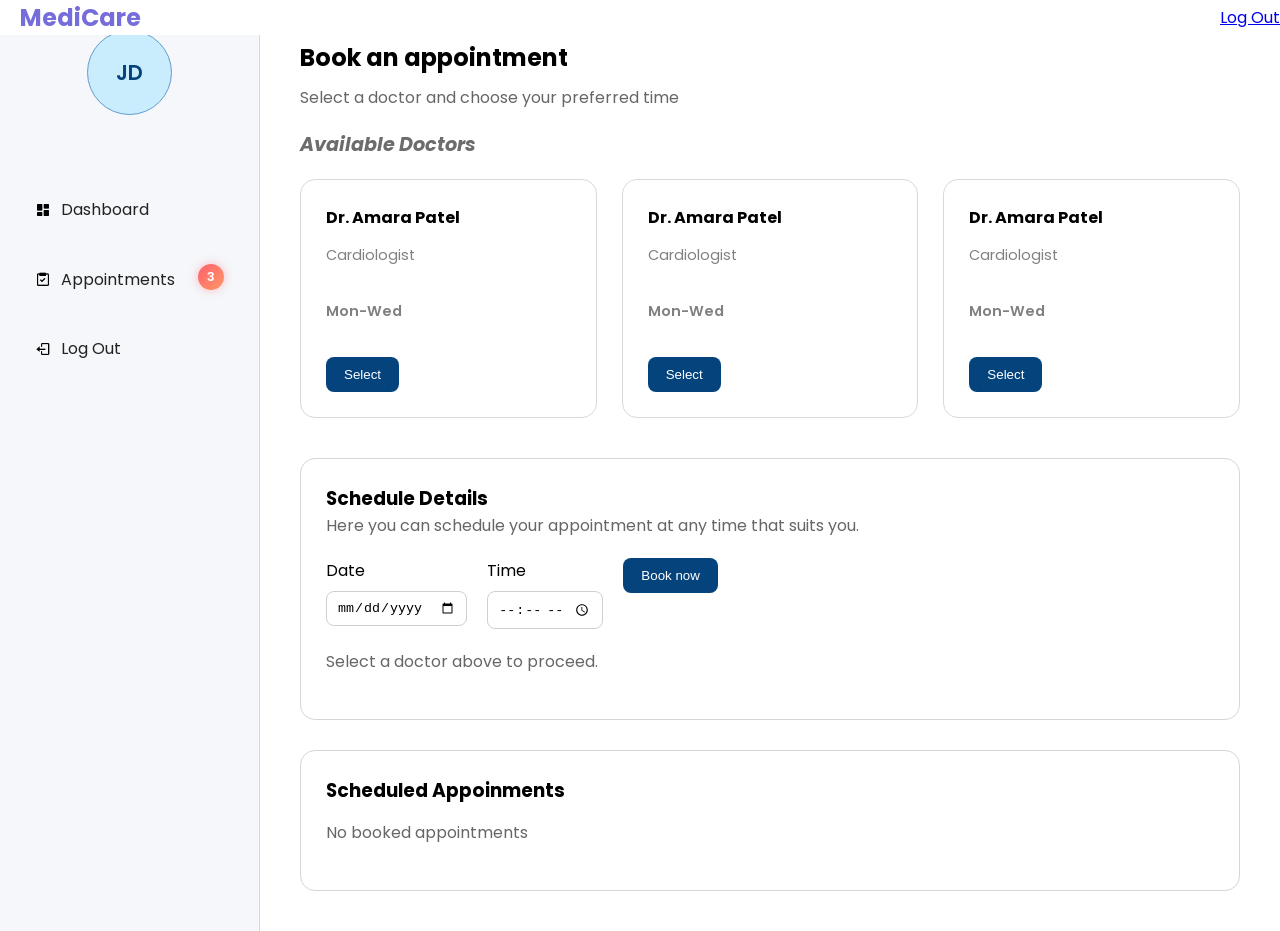
==== commit edf61283: "push" ====
--- a/view/dashboardAdmin.html
+++ b/view/dashboardAdmin.html
@@ -4,6 +4,7 @@
     <meta charset="UTF-8">
     <meta name="viewport" content="width=device-width, initial-scale=1.0">
     <link rel="stylesheet" href="../css/dashboard.css">
+    <link rel="stylesheet" href="../css/header.css">
     <link href='https://unpkg.com/boxicons@2.1.4/css/boxicons.min.css' rel='stylesheet'>
     <title>MediCare | Admin Dashboard</title>
 </head>
@@ -39,21 +40,21 @@
 
                 <div class="side-links">
                     <div class="side-link">
-                        <i class='bx bx-grid-alt'></i>
+                        <i class='bx bxs-dashboard'></i>
                         <a href="dashboardAdmin.html">Dashboard</a>
                     </div>
 
                     <div class="side-link">
-                        <i class='bx bx-grid-alt'></i>
+                        <i class='bx bx-task'></i>
                         <a href="dashboardAdmin.html">Appointments</a>
                             <div class="counter">
-                                <span class="appt-count">0</span>
+                                <span class="appt-count">3</span>
                             </div>
                     </div>
 
                     <div class="side-link">
-                        <i class='bx bx-grid-alt'></i>
-                        <a href="dashboardAdmin.html">History</a>
+                        <i class='bx bx-log-out'></i>
+                        <a href="../php/logout.php">Log Out</a>
                     </div> 
                 </div>
                 </div>
--- a/css/dashboard.css
+++ b/css/dashboard.css
@@ -24,7 +24,7 @@
     display: flex;
     width: 100%;
     min-height: 100vh;
-    background-color: #fff;
+    background-color: rgb(201, 185, 162);
 }
 
 /* Sidebar */
@@ -32,7 +32,7 @@
 .side-panel {
     width: 260px;
     min-height: 100vh;
-    background-color: rgb(201, 185, 162);
+    background-color: #f5f7fa;
     padding: 30px 20px;
     border-right: 1px solid #d8d8d8;
 }
@@ -107,16 +107,24 @@
     display: flex;
     align-items: center;
     justify-content: center;
-    min-width: 40px;
-    height: 22px;
-    border-radius: 20px;
-    background-color: rgb(48, 120, 144);
+    min-width: 26px;
+    height: 26px;
+    padding: 0 8px;
+    background: linear-gradient(135deg, #ff5f6d, #ff9966);
+    border-radius: 50px;
+    box-shadow: 0 0 10px rgba(255, 95, 109, 0.4);
+    animation: pulseBadge 2s infinite;
+    transition: transform 0.3s ease;
+    position: relative;
+    top: -2px;
 }
 
 .appt-count {
     color: white;
     font-size: 0.8rem;
-}
+    font-weight: 600;
+}
+
 
 /* Content Area */
 
@@ -243,6 +251,13 @@
     margin-top: 15px;
 }
 
+/** HOVER ***/ 
+
+.counter:hover {
+    transform: scale(1.1);
+}
+
+
 /* Responsive */
 
 @media (max-width: 1000px) {
@@ -278,4 +293,23 @@
     .contents {
         padding: 20px;
     }
+}
+
+
+@keyframes pulseBadge {
+
+    0% {
+        transform: scale(1);
+        box-shadow: 0 0 0 0 rgba(255, 95, 109, 0.6);
+    }
+
+    70% {
+        transform: scale(1.08);
+        box-shadow: 0 0 0 12px rgba(255, 95, 109, 0);
+    }
+
+    100% {
+        transform: scale(1);
+        box-shadow: 0 0 0 0 rgba(255, 95, 109, 0);
+    }
 }
--- a/css/header.css
+++ b/css/header.css
@@ -0,0 +1,83 @@
+.header {
+    width: 100%;
+    background-color: #fff;
+    display: flex;
+    align-items: center;
+    justify-content: space-between;
+    top: 0;
+    position: relative;
+    position: fixed;
+    z-index: 100;
+}
+
+
+h1 {
+    color: #756dd9;
+    font-size: 1.5rem;
+    margin-left: 20px;
+}
+
+.hero {
+    padding: 120px 0 50px;
+    color: #fff;
+    width: 100%;
+    height: 85vh;
+    display: flex;
+    flex-direction: row;
+    align-items: center;
+    left: 0;
+    position: relative;
+    overflow: hidden;
+}
+
+.hero-header {
+    display: flex;
+    flex-direction: column;
+    gap: 5px;
+    margin: 0 200px;
+    width: 40%;
+    justify-content: space-around;
+    
+}
+
+strong {
+    color: #8fd85b;
+    font-style: italic;
+}
+
+span {
+    color: #8fd85b;
+    font-weight: 700;
+}
+
+b {
+    color: #8fd85b;
+    text-transform: uppercase;
+    text-shadow: 1px 1px 2px rgba(0, 0, 0, 0.2);
+}
+
+
+.hero-header h2 {
+    font-size: 3.2rem;
+}
+
+.hero-header p {
+    font-size: 1.2rem;
+}
+
+
+
+.image {
+    width: 100%;
+    height: auto;
+    display: flex;
+    right: 0;
+    margin-right: 140px;
+    position: absolute;
+    justify-content: flex-end;
+}
+
+.hero-image {
+    width: 520px;
+    height: auto;
+}
